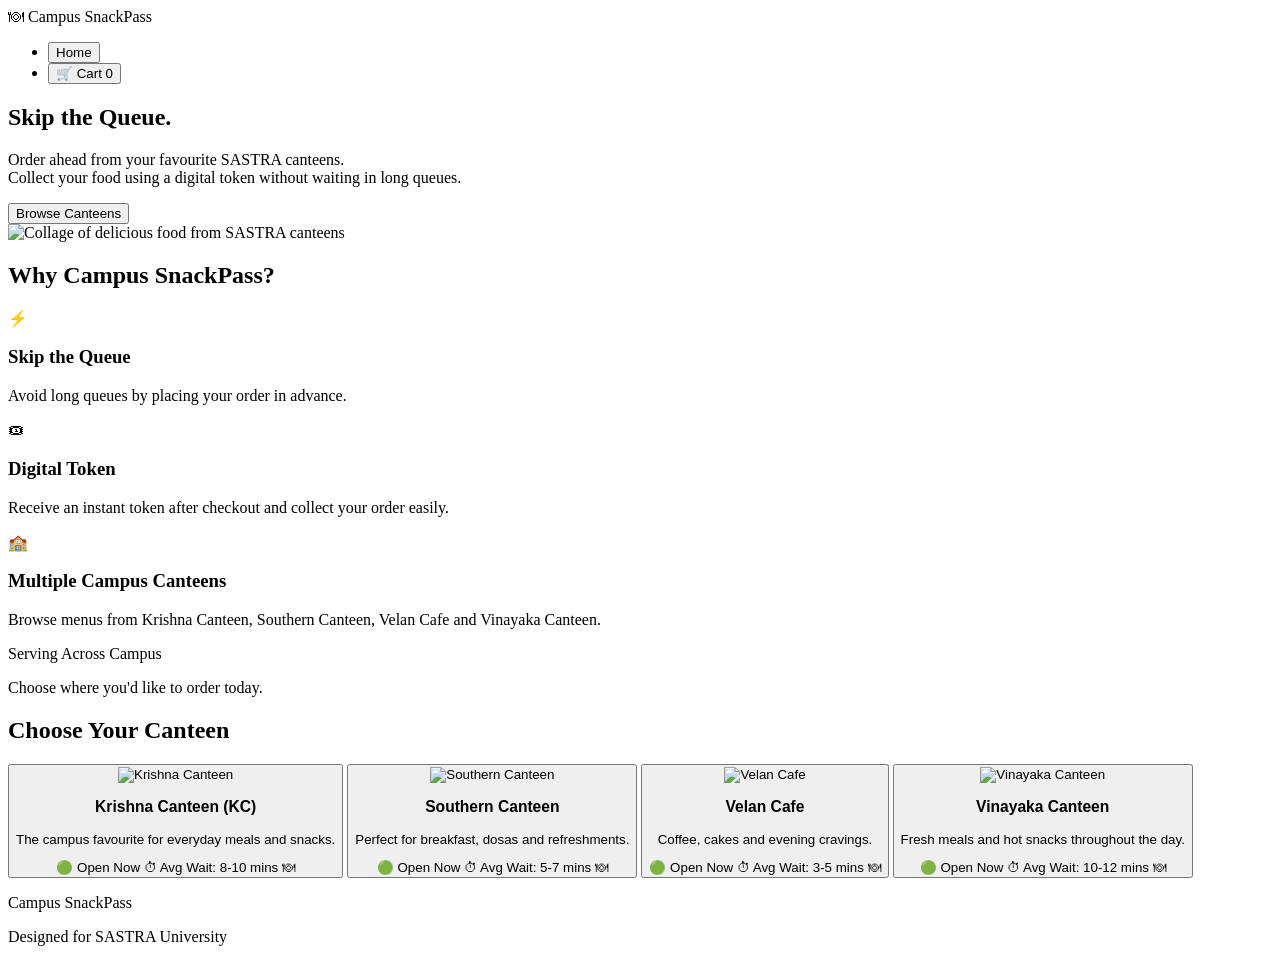
==== index.html @ 7cfc01f1 "Html file campussnack" ====
<!DOCTYPE html>
<html lang="en">
<head>
    <meta charset="UTF-8">
    <meta name="viewport" content="width=device-width, initial-scale=1.0">
    <title>Campus SnackPass | SASTRA University</title>
</head>
<body>

    <!-- Sticky Navigation Bar -->
    <header id="main-header" class="site-header">
        <nav class="navbar">
            <div class="navbar-brand">
                <span class="logo">🍽 Campus SnackPass</span>
            </div>
            <ul class="navbar-links">
                <li><button id="home-btn" class="nav-item">Home</button></li>
                <li>
                    <button id="cart-btn" class="nav-item cart-link">
                        <span class="cart-icon">🛒 Cart</span>
                        <span id="cart-count" class="cart-badge">0</span>
                    </button>
                </li>
            </ul>
        </nav>
    </header>

    <!-- Landing Page Wrapper for SPA State Management -->
    <div id="landing-page">
        <main id="main-content">
            
            <!-- Hero Section -->
            <section id="hero" class="hero-section">
                <div class="hero-layout">
                    <!-- Left Column -->
                    <div class="hero-content">
                        <h1 class="hero-title">Skip the Queue.</h1>
                        <p class="hero-subtitle">
                            Order ahead from your favourite SASTRA canteens. <br>
                            Collect your food using a digital token without waiting in long queues.
                        </p>
                        <button id="browse-canteens-btn" class="btn-primary">Browse Canteens</button>
                    </div>
                    
                    <!-- Right Column -->
                    <div class="hero-visual">
                        <img src="images/hero/hero-food-collage.jpg" alt="Collage of delicious food from SASTRA canteens" class="hero-image">
                    </div>
                </div>
            </section>

            <!-- Why Campus SnackPass Section -->
            <section id="features" class="features-section">
                <header class="section-header">
                    <h2 class="section-title">Why Campus SnackPass?</h2>
                </header>
                
                <div class="features-grid">
                    <!-- Feature 1 -->
                    <article class="feature-card">
                        <div class="feature-icon">⚡</div>
                        <h3 class="feature-heading">Skip the Queue</h3>
                        <p class="feature-description">Avoid long queues by placing your order in advance.</p>
                    </article>
                    
                    <!-- Feature 2 -->
                    <article class="feature-card">
                        <div class="feature-icon">🎟</div>
                        <h3 class="feature-heading">Digital Token</h3>
                        <p class="feature-description">Receive an instant token after checkout and collect your order easily.</p>
                    </article>
                    
                    <!-- Feature 3 -->
                    <article class="feature-card">
                        <div class="feature-icon">🏫</div>
                        <h3 class="feature-heading">Multiple Campus Canteens</h3>
                        <p class="feature-description">Browse menus from Krishna Canteen, Southern Canteen, Velan Cafe and Vinayaka Canteen.</p>
                    </article>
                </div>
            </section>

            <!-- Choose Your Canteen Section -->
            <section id="canteens" class="canteens-section">
                <header class="section-header">
                    <p class="section-intro">Serving Across Campus</p>
                    <p class="section-sub-intro">Choose where you'd like to order today.</p>
                    <h2 class="section-title">Choose Your Canteen</h2>
                </header>
                
                <div class="canteens-grid">
                    <!-- Krishna Canteen -->
                    <button class="canteen-card" data-canteen="kc">
                        <img src="images/canteens/kc.jpg" alt="Krishna Canteen" class="canteen-image">
                        <div class="canteen-details">
                            <header class="canteen-header">
                                <h3 class="canteen-name">Krishna Canteen (KC)</h3>
                            </header>
                            <p class="canteen-description">The campus favourite for everyday meals and snacks.</p>
                            <footer class="canteen-metadata">
                                <span class="badge badge-open">🟢 Open Now</span>
                                <span class="wait-time">⏱ Avg Wait: 8-10 mins</span>
                                <span class="menu-info">🍽 <span class="menu-item-count"></span></span>
                            </footer>
                        </div>
                    </button>

                    <!-- Southern Canteen -->
                    <button class="canteen-card" data-canteen="southern">
                        <img src="images/canteens/southern.jpg" alt="Southern Canteen" class="canteen-image">
                        <div class="canteen-details">
                            <header class="canteen-header">
                                <h3 class="canteen-name">Southern Canteen</h3>
                            </header>
                            <p class="canteen-description">Perfect for breakfast, dosas and refreshments.</p>
                            <footer class="canteen-metadata">
                                <span class="badge badge-open">🟢 Open Now</span>
                                <span class="wait-time">⏱ Avg Wait: 5-7 mins</span>
                                <span class="menu-info">🍽 <span class="menu-item-count"></span></span>
                            </footer>
                        </div>
                    </button>

                    <!-- Velan Cafe -->
                    <button class="canteen-card" data-canteen="velan">
                        <img src="images/canteens/velan.jpg" alt="Velan Cafe" class="canteen-image">
                        <div class="canteen-details">
                            <header class="canteen-header">
                                <h3 class="canteen-name">Velan Cafe</h3>
                            </header>
                            <p class="canteen-description">Coffee, cakes and evening cravings.</p>
                            <footer class="canteen-metadata">
                                <span class="badge badge-open">🟢 Open Now</span>
                                <span class="wait-time">⏱ Avg Wait: 3-5 mins</span>
                                <span class="menu-info">🍽 <span class="menu-item-count"></span></span>
                            </footer>
                        </div>
                    </button>

                    <!-- Vinayaka Canteen -->
                    <button class="canteen-card" data-canteen="vinayaka">
                        <img src="images/canteens/vinayaka.jpg" alt="Vinayaka Canteen" class="canteen-image">
                        <div class="canteen-details">
                            <header class="canteen-header">
                                <h3 class="canteen-name">Vinayaka Canteen</h3>
                            </header>
                            <p class="canteen-description">Fresh meals and hot snacks throughout the day.</p>
                            <footer class="canteen-metadata">
                                <span class="badge badge-open">🟢 Open Now</span>
                                <span class="wait-time">⏱ Avg Wait: 10-12 mins</span>
                                <span class="menu-info">🍽 <span class="menu-item-count"></span></span>
                            </footer>
                        </div>
                    </button>
                </div>
            </section>

        </main>

        <!-- Footer Section -->
        <footer id="main-footer" class="site-footer">
            <div class="footer-container">
                <p>Campus SnackPass</p>
                <p>Designed for SASTRA University</p>
            </div>
        </footer>
    </div>

</body>
</html>
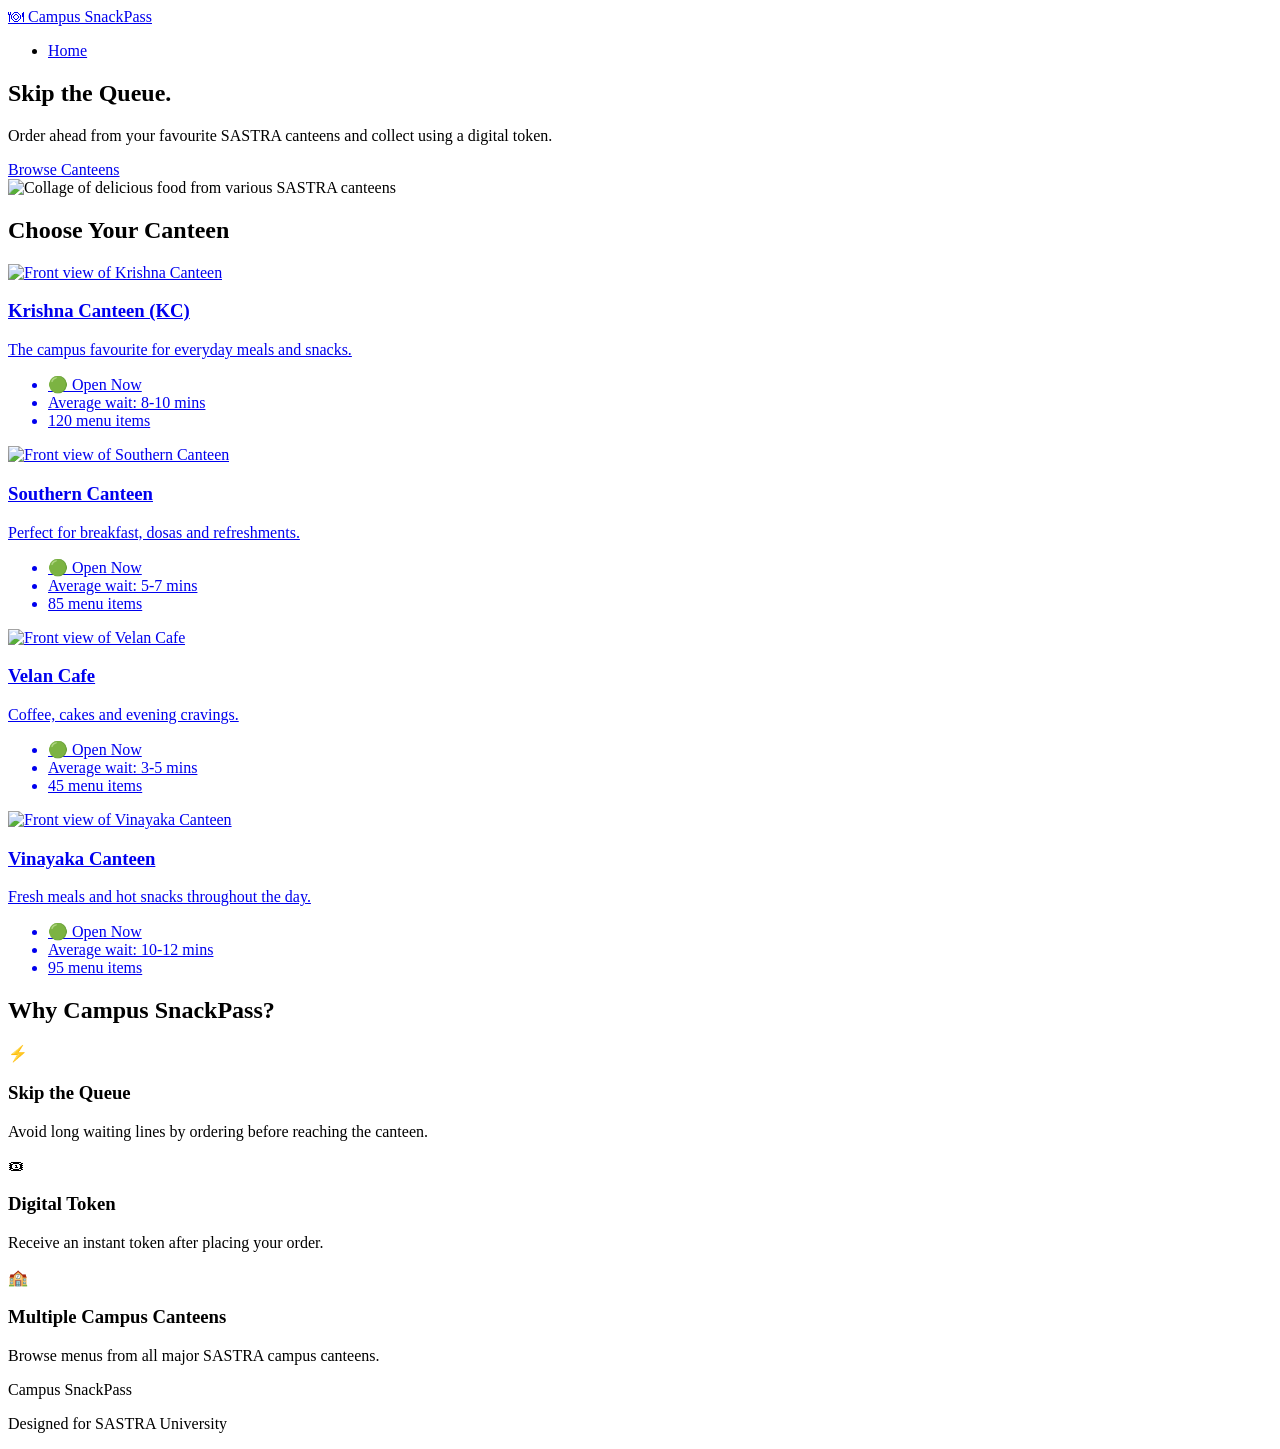
==== commit 4e035bad: "Refactored home page and made menu html" ====
--- a/index.html
+++ b/index.html
@@ -4,166 +4,130 @@
     <meta charset="UTF-8">
     <meta name="viewport" content="width=device-width, initial-scale=1.0">
     <title>Campus SnackPass | SASTRA University</title>
+    <meta name="description" content="Order ahead from your favourite SASTRA canteens and skip the queue with Campus SnackPass.">
 </head>
 <body>
 
-    <!-- Sticky Navigation Bar -->
-    <header id="main-header" class="site-header">
-        <nav class="navbar">
-            <div class="navbar-brand">
-                <span class="logo">🍽 Campus SnackPass</span>
+    <header>
+        <nav aria-label="Main Navigation">
+            <div>
+                <a href="index.html" aria-label="Campus SnackPass Home">
+                    <span>🍽 Campus SnackPass</span>
+                </a>
             </div>
-            <ul class="navbar-links">
-                <li><button id="home-btn" class="nav-item">Home</button></li>
+            <ul>
                 <li>
-                    <button id="cart-btn" class="nav-item cart-link">
-                        <span class="cart-icon">🛒 Cart</span>
-                        <span id="cart-count" class="cart-badge">0</span>
-                    </button>
+                    <a href="index.html">Home</a>
                 </li>
             </ul>
         </nav>
     </header>
 
-    <!-- Landing Page Wrapper for SPA State Management -->
-    <div id="landing-page">
-        <main id="main-content">
+    <main>
+        
+        <section id="hero" aria-labelledby="hero-heading">
+            <div>
+                <h1 id="hero-heading">Skip the Queue.</h1>
+                <p>Order ahead from your favourite SASTRA canteens and collect using a digital token.</p>
+                <a href="#canteens">Browse Canteens</a>
+            </div>
+            <div>
+                <img src="images/hero/hero-food-collage.jpg" alt="Collage of delicious food from various SASTRA canteens">
+            </div>
+        </section>
+
+        <section id="canteens" aria-labelledby="canteens-heading">
+            <h2 id="canteens-heading">Choose Your Canteen</h2>
             
-            <!-- Hero Section -->
-            <section id="hero" class="hero-section">
-                <div class="hero-layout">
-                    <!-- Left Column -->
-                    <div class="hero-content">
-                        <h1 class="hero-title">Skip the Queue.</h1>
-                        <p class="hero-subtitle">
-                            Order ahead from your favourite SASTRA canteens. <br>
-                            Collect your food using a digital token without waiting in long queues.
-                        </p>
-                        <button id="browse-canteens-btn" class="btn-primary">Browse Canteens</button>
-                    </div>
-                    
-                    <!-- Right Column -->
-                    <div class="hero-visual">
-                        <img src="images/hero/hero-food-collage.jpg" alt="Collage of delicious food from SASTRA canteens" class="hero-image">
-                    </div>
-                </div>
-            </section>
+            <div>
+                <!-- Krishna Canteen -->
+                <a href="menu.html?canteen=kc" aria-labelledby="kc-name">
+                    <img src="images/canteens/kc.jpg" alt="Front view of Krishna Canteen">
+                    <article>
+                        <h3 id="kc-name">Krishna Canteen (KC)</h3>
+                        <p>The campus favourite for everyday meals and snacks.</p>
+                        <ul>
+                            <li><span aria-hidden="true">🟢</span> Open Now</li>
+                            <li>Average wait: 8-10 mins</li>
+                            <li>120 menu items</li>
+                        </ul>
+                    </article>
+                </a>
 
-            <!-- Why Campus SnackPass Section -->
-            <section id="features" class="features-section">
-                <header class="section-header">
-                    <h2 class="section-title">Why Campus SnackPass?</h2>
-                </header>
+                <!-- Southern Canteen -->
+                <a href="menu.html?canteen=southern" aria-labelledby="southern-name">
+                    <img src="images/canteens/southern.jpg" alt="Front view of Southern Canteen">
+                    <article>
+                        <h3 id="southern-name">Southern Canteen</h3>
+                        <p>Perfect for breakfast, dosas and refreshments.</p>
+                        <ul>
+                            <li><span aria-hidden="true">🟢</span> Open Now</li>
+                            <li>Average wait: 5-7 mins</li>
+                            <li>85 menu items</li>
+                        </ul>
+                    </article>
+                </a>
+
+                <!-- Velan Cafe -->
+                <a href="menu.html?canteen=velan" aria-labelledby="velan-name">
+                    <img src="images/canteens/velan.jpg" alt="Front view of Velan Cafe">
+                    <article>
+                        <h3 id="velan-name">Velan Cafe</h3>
+                        <p>Coffee, cakes and evening cravings.</p>
+                        <ul>
+                            <li><span aria-hidden="true">🟢</span> Open Now</li>
+                            <li>Average wait: 3-5 mins</li>
+                            <li>45 menu items</li>
+                        </ul>
+                    </article>
+                </a>
+
+                <!-- Vinayaka Canteen -->
+                <a href="menu.html?canteen=vinayaka" aria-labelledby="vinayaka-name">
+                    <img src="images/canteens/vinayaka.jpg" alt="Front view of Vinayaka Canteen">
+                    <article>
+                        <h3 id="vinayaka-name">Vinayaka Canteen</h3>
+                        <p>Fresh meals and hot snacks throughout the day.</p>
+                        <ul>
+                            <li><span aria-hidden="true">🟢</span> Open Now</li>
+                            <li>Average wait: 10-12 mins</li>
+                            <li>95 menu items</li>
+                        </ul>
+                    </article>
+                </a>
+            </div>
+        </section>
+
+        <section id="features" aria-labelledby="features-heading">
+            <h2 id="features-heading">Why Campus SnackPass?</h2>
+            
+            <div>
+                <article>
+                    <span aria-hidden="true">⚡</span>
+                    <h3>Skip the Queue</h3>
+                    <p>Avoid long waiting lines by ordering before reaching the canteen.</p>
+                </article>
                 
-                <div class="features-grid">
-                    <!-- Feature 1 -->
-                    <article class="feature-card">
-                        <div class="feature-icon">⚡</div>
-                        <h3 class="feature-heading">Skip the Queue</h3>
-                        <p class="feature-description">Avoid long queues by placing your order in advance.</p>
-                    </article>
-                    
-                    <!-- Feature 2 -->
-                    <article class="feature-card">
-                        <div class="feature-icon">🎟</div>
-                        <h3 class="feature-heading">Digital Token</h3>
-                        <p class="feature-description">Receive an instant token after checkout and collect your order easily.</p>
-                    </article>
-                    
-                    <!-- Feature 3 -->
-                    <article class="feature-card">
-                        <div class="feature-icon">🏫</div>
-                        <h3 class="feature-heading">Multiple Campus Canteens</h3>
-                        <p class="feature-description">Browse menus from Krishna Canteen, Southern Canteen, Velan Cafe and Vinayaka Canteen.</p>
-                    </article>
-                </div>
-            </section>
+                <article>
+                    <span aria-hidden="true">🎟</span>
+                    <h3>Digital Token</h3>
+                    <p>Receive an instant token after placing your order.</p>
+                </article>
+                
+                <article>
+                    <span aria-hidden="true">🏫</span>
+                    <h3>Multiple Campus Canteens</h3>
+                    <p>Browse menus from all major SASTRA campus canteens.</p>
+                </article>
+            </div>
+        </section>
 
-            <!-- Choose Your Canteen Section -->
-            <section id="canteens" class="canteens-section">
-                <header class="section-header">
-                    <p class="section-intro">Serving Across Campus</p>
-                    <p class="section-sub-intro">Choose where you'd like to order today.</p>
-                    <h2 class="section-title">Choose Your Canteen</h2>
-                </header>
-                
-                <div class="canteens-grid">
-                    <!-- Krishna Canteen -->
-                    <button class="canteen-card" data-canteen="kc">
-                        <img src="images/canteens/kc.jpg" alt="Krishna Canteen" class="canteen-image">
-                        <div class="canteen-details">
-                            <header class="canteen-header">
-                                <h3 class="canteen-name">Krishna Canteen (KC)</h3>
-                            </header>
-                            <p class="canteen-description">The campus favourite for everyday meals and snacks.</p>
-                            <footer class="canteen-metadata">
-                                <span class="badge badge-open">🟢 Open Now</span>
-                                <span class="wait-time">⏱ Avg Wait: 8-10 mins</span>
-                                <span class="menu-info">🍽 <span class="menu-item-count"></span></span>
-                            </footer>
-                        </div>
-                    </button>
+    </main>
 
-                    <!-- Southern Canteen -->
-                    <button class="canteen-card" data-canteen="southern">
-                        <img src="images/canteens/southern.jpg" alt="Southern Canteen" class="canteen-image">
-                        <div class="canteen-details">
-                            <header class="canteen-header">
-                                <h3 class="canteen-name">Southern Canteen</h3>
-                            </header>
-                            <p class="canteen-description">Perfect for breakfast, dosas and refreshments.</p>
-                            <footer class="canteen-metadata">
-                                <span class="badge badge-open">🟢 Open Now</span>
-                                <span class="wait-time">⏱ Avg Wait: 5-7 mins</span>
-                                <span class="menu-info">🍽 <span class="menu-item-count"></span></span>
-                            </footer>
-                        </div>
-                    </button>
-
-                    <!-- Velan Cafe -->
-                    <button class="canteen-card" data-canteen="velan">
-                        <img src="images/canteens/velan.jpg" alt="Velan Cafe" class="canteen-image">
-                        <div class="canteen-details">
-                            <header class="canteen-header">
-                                <h3 class="canteen-name">Velan Cafe</h3>
-                            </header>
-                            <p class="canteen-description">Coffee, cakes and evening cravings.</p>
-                            <footer class="canteen-metadata">
-                                <span class="badge badge-open">🟢 Open Now</span>
-                                <span class="wait-time">⏱ Avg Wait: 3-5 mins</span>
-                                <span class="menu-info">🍽 <span class="menu-item-count"></span></span>
-                            </footer>
-                        </div>
-                    </button>
-
-                    <!-- Vinayaka Canteen -->
-                    <button class="canteen-card" data-canteen="vinayaka">
-                        <img src="images/canteens/vinayaka.jpg" alt="Vinayaka Canteen" class="canteen-image">
-                        <div class="canteen-details">
-                            <header class="canteen-header">
-                                <h3 class="canteen-name">Vinayaka Canteen</h3>
-                            </header>
-                            <p class="canteen-description">Fresh meals and hot snacks throughout the day.</p>
-                            <footer class="canteen-metadata">
-                                <span class="badge badge-open">🟢 Open Now</span>
-                                <span class="wait-time">⏱ Avg Wait: 10-12 mins</span>
-                                <span class="menu-info">🍽 <span class="menu-item-count"></span></span>
-                            </footer>
-                        </div>
-                    </button>
-                </div>
-            </section>
-
-        </main>
-
-        <!-- Footer Section -->
-        <footer id="main-footer" class="site-footer">
-            <div class="footer-container">
-                <p>Campus SnackPass</p>
-                <p>Designed for SASTRA University</p>
-            </div>
-        </footer>
-    </div>
+    <footer>
+        <p>Campus SnackPass</p>
+        <p>Designed for SASTRA University</p>
+    </footer>
 
 </body>
 </html>
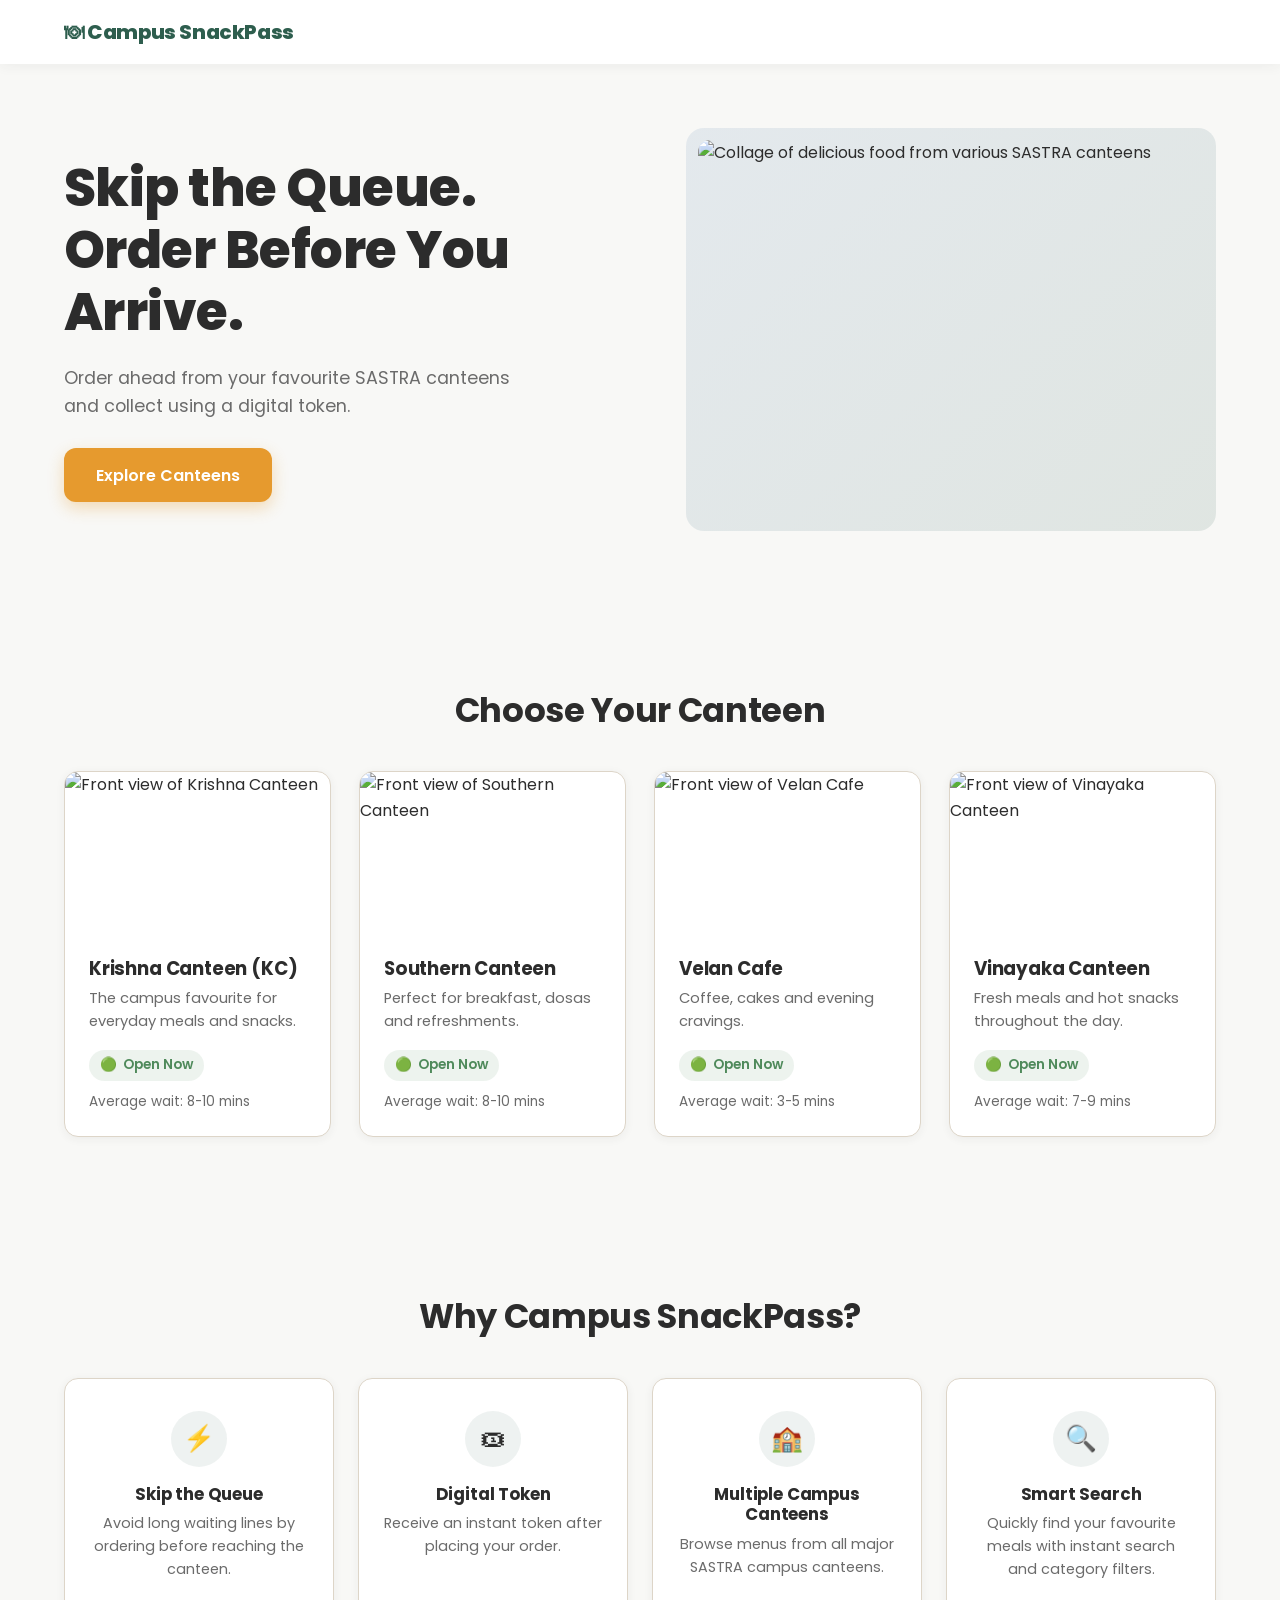
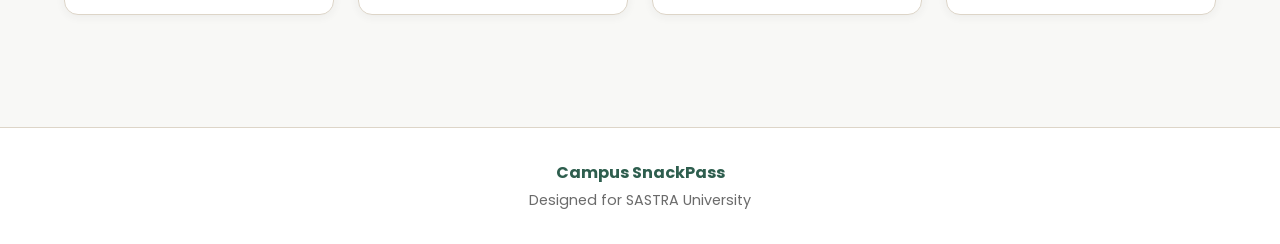
==== commit e7adf97c: "Added styling for home page" ====
--- a/index.html
+++ b/index.html
@@ -5,6 +5,7 @@
     <meta name="viewport" content="width=device-width, initial-scale=1.0">
     <title>Campus SnackPass | SASTRA University</title>
     <meta name="description" content="Order ahead from your favourite SASTRA canteens and skip the queue with Campus SnackPass.">
+    <link rel="stylesheet" href="style.css">
 </head>
 <body>
 
@@ -15,11 +16,6 @@
                     <span>🍽 Campus SnackPass</span>
                 </a>
             </div>
-            <ul>
-                <li>
-                    <a href="index.html">Home</a>
-                </li>
-            </ul>
         </nav>
     </header>
 
@@ -27,9 +23,9 @@
         
         <section id="hero" aria-labelledby="hero-heading">
             <div>
-                <h1 id="hero-heading">Skip the Queue.</h1>
+                <h1 id="hero-heading">Skip the Queue.<br>Order Before You Arrive.</h1>
                 <p>Order ahead from your favourite SASTRA canteens and collect using a digital token.</p>
-                <a href="#canteens">Browse Canteens</a>
+                <a href="#canteens">Explore Canteens</a>
             </div>
             <div>
                 <img src="images/hero/hero-food-collage.jpg" alt="Collage of delicious food from various SASTRA canteens">
@@ -49,7 +45,6 @@
                         <ul>
                             <li><span aria-hidden="true">🟢</span> Open Now</li>
                             <li>Average wait: 8-10 mins</li>
-                            <li>120 menu items</li>
                         </ul>
                     </article>
                 </a>
@@ -62,8 +57,7 @@
                         <p>Perfect for breakfast, dosas and refreshments.</p>
                         <ul>
                             <li><span aria-hidden="true">🟢</span> Open Now</li>
-                            <li>Average wait: 5-7 mins</li>
-                            <li>85 menu items</li>
+                            <li>Average wait: 8-10 mins</li>
                         </ul>
                     </article>
                 </a>
@@ -77,7 +71,6 @@
                         <ul>
                             <li><span aria-hidden="true">🟢</span> Open Now</li>
                             <li>Average wait: 3-5 mins</li>
-                            <li>45 menu items</li>
                         </ul>
                     </article>
                 </a>
@@ -90,8 +83,7 @@
                         <p>Fresh meals and hot snacks throughout the day.</p>
                         <ul>
                             <li><span aria-hidden="true">🟢</span> Open Now</li>
-                            <li>Average wait: 10-12 mins</li>
-                            <li>95 menu items</li>
+                            <li>Average wait: 7-9 mins</li>
                         </ul>
                     </article>
                 </a>
@@ -119,6 +111,17 @@
                     <h3>Multiple Campus Canteens</h3>
                     <p>Browse menus from all major SASTRA campus canteens.</p>
                 </article>
+
+                <article>
+
+                    <span aria-hidden="true">🔍</span>
+                    <h3>Smart Search</h3>
+                    <p>
+                        Quickly find your favourite meals with instant search and category filters.
+                    </p>
+
+                </article>
+
             </div>
         </section>
 
--- a/style.css
+++ b/style.css
@@ -0,0 +1,458 @@
+/* ============================================
+   Campus SnackPass — Stylesheet
+   SASTRA University | Modern Campus Ordering
+   ============================================ */
+
+@import url('https://fonts.googleapis.com/css2?family=Poppins:wght@400;500;600;700;800&display=swap');
+
+/* ---------- Design Tokens ---------- */
+:root {
+    --color-primary: #2E5E4E;
+    --color-primary-hover: #23493D;
+    --color-accent-blue: #4F7CAC;
+    --color-cta: #E69A2E;
+    --color-cta-hover: #CE8623;
+    --color-bg: #F8F8F6;
+    --color-card: #FFFFFF;
+    --color-text-primary: #2C2C2C;
+    --color-text-secondary: #6B6B6B;
+    --color-border: #DDD5C8;
+    --color-success: #4F8A5B;
+
+    --radius-sm: 12px;
+    --radius-md: 14px;
+    --radius-lg: 18px;
+
+    --shadow-soft: 0 2px 10px rgba(44, 44, 44, 0.06);
+    --shadow-medium: 0 8px 24px rgba(44, 44, 44, 0.10);
+    --shadow-nav: 0 2px 12px rgba(44, 44, 44, 0.06);
+
+    --transition-fast: 0.18s ease;
+    --transition-base: 0.28s cubic-bezier(0.4, 0, 0.2, 1);
+
+    --max-width: 1200px;
+}
+
+/* ---------- Reset ---------- */
+*,
+*::before,
+*::after {
+    box-sizing: border-box;
+    margin: 0;
+    padding: 0;
+}
+
+html {
+    scroll-behavior: smooth;
+    -webkit-text-size-adjust: 100%;
+}
+
+body {
+    font-family: 'Poppins', -apple-system, BlinkMacSystemFont, 'Segoe UI', sans-serif;
+    background-color: var(--color-bg);
+    color: var(--color-text-primary);
+    line-height: 1.6;
+    -webkit-font-smoothing: antialiased;
+    -moz-osx-font-smoothing: grayscale;
+}
+
+img {
+    max-width: 100%;
+    display: block;
+}
+
+ul {
+    list-style: none;
+}
+
+a {
+    text-decoration: none;
+    color: inherit;
+}
+
+h1, h2, h3 {
+    font-weight: 700;
+    line-height: 1.2;
+    letter-spacing: -0.01em;
+    color: var(--color-text-primary);
+}
+
+/* Respect reduced motion preference */
+@media (prefers-reduced-motion: reduce) {
+    *, *::before, *::after {
+        animation-duration: 0.01ms !important;
+        animation-iteration-count: 1 !important;
+        transition-duration: 0.01ms !important;
+        scroll-behavior: auto !important;
+    }
+}
+
+/* Consistent focus styling for accessibility */
+a:focus-visible {
+    outline: 2px solid var(--color-accent-blue);
+    outline-offset: 3px;
+    border-radius: 4px;
+}
+
+/* ============================================
+   HEADER / NAVBAR
+   ============================================ */
+header {
+    position: sticky;
+    top: 0;
+    z-index: 100;
+    background-color: #FFFFFF;
+    box-shadow: var(--shadow-nav);
+}
+
+header nav {
+    max-width: var(--max-width);
+    margin: 0 auto;
+    display: flex;
+    align-items: center;
+    justify-content: space-between;
+    padding: 1rem 1.5rem;
+}
+
+header nav > div:first-child a {
+    display: inline-flex;
+    align-items: center;
+    font-size: 1.25rem;
+    font-weight: 800;
+    color: var(--color-primary);
+    letter-spacing: -0.02em;
+    transition: color var(--transition-fast);
+}
+
+header nav > div:first-child a:hover {
+    color: var(--color-primary-hover);
+}
+
+header nav ul {
+    display: flex;
+    align-items: center;
+    gap: 2rem;
+}
+
+header nav ul li a {
+    font-weight: 500;
+    font-size: 0.95rem;
+    color: var(--color-text-primary);
+    position: relative;
+    padding: 0.25rem 0;
+    transition: color var(--transition-fast);
+}
+
+header nav ul li a:hover {
+    color: var(--color-primary);
+}
+
+header nav ul li a::after {
+    content: '';
+    position: absolute;
+    left: 0;
+    bottom: -2px;
+    width: 0;
+    height: 2px;
+    background-color: var(--color-cta);
+    transition: width var(--transition-base);
+}
+
+header nav ul li a:hover::after {
+    width: 100%;
+}
+
+/* ============================================
+   MAIN / SECTION WRAPPERS
+   ============================================ */
+main {
+    max-width: var(--max-width);
+    margin: 0 auto;
+    padding: 0 1.5rem;
+}
+
+section {
+    padding: 4rem 0;
+}
+
+section h2 {
+    font-size: 1.85rem;
+    text-align: center;
+    margin-bottom: 2.5rem;
+}
+
+/* ============================================
+   HERO SECTION
+   ============================================ */
+#hero {
+    display: grid;
+    grid-template-columns: 1fr;
+    gap: 2.5rem;
+    align-items: center;
+    padding-top: 3rem;
+    padding-bottom: 4rem;
+}
+
+#hero > div:first-child {
+    display: flex;
+    flex-direction: column;
+    align-items: flex-start;
+    gap: 1.25rem;
+    text-align: left;
+}
+
+#hero h1 {
+    font-size: 2.25rem;
+    font-weight: 800;
+    color: var(--color-text-primary);
+}
+
+#hero p {
+    font-size: 1.05rem;
+    color: var(--color-text-secondary);
+    max-width: 42ch;
+}
+
+#hero > div:first-child > a {
+    display: inline-block;
+    background-color: var(--color-cta);
+    color: #FFFFFF;
+    font-weight: 600;
+    font-size: 1rem;
+    padding: 0.9rem 2rem;
+    border-radius: var(--radius-sm);
+    box-shadow: 0 6px 16px rgba(230, 154, 46, 0.32);
+    transition: background-color var(--transition-fast),
+                transform var(--transition-fast),
+                box-shadow var(--transition-fast);
+    margin-top: 0.5rem;
+}
+
+#hero > div:first-child > a:hover {
+    background-color: var(--color-cta-hover);
+    transform: translateY(-2px) scale(1.02);
+    box-shadow: 0 10px 22px rgba(230, 154, 46, 0.4);
+}
+
+#hero > div:first-child > a:active {
+    transform: translateY(0) scale(0.99);
+}
+
+#hero > div:last-child {
+    position: relative;
+    border-radius: var(--radius-lg);
+    overflow: hidden;
+    background: linear-gradient(135deg, rgba(79, 124, 172, 0.12), rgba(46, 94, 78, 0.12));
+    padding: 0.75rem;
+}
+
+#hero > div:last-child img {
+    width: 100%;
+    height: 100%;
+    object-fit: cover;
+    border-radius: calc(var(--radius-lg) - 6px);
+    aspect-ratio: 4 / 3;
+}
+
+/* ============================================
+   CANTEENS SECTION
+   ============================================ */
+#canteens > div {
+    display: grid;
+    grid-template-columns: 1fr;
+    gap: 1.75rem;
+}
+
+#canteens > div > a {
+    background-color: var(--color-card);
+    border: 1px solid var(--color-border);
+    border-radius: var(--radius-md);
+    overflow: hidden;
+    display: block;
+    box-shadow: var(--shadow-soft);
+    transition: transform var(--transition-base),
+                box-shadow var(--transition-base),
+                border-color var(--transition-base);
+}
+
+#canteens > div > a:hover {
+    transform: translateY(-6px);
+    box-shadow: var(--shadow-medium);
+    border-color: var(--color-primary);
+}
+
+#canteens > div > a img {
+    width: 100%;
+    aspect-ratio: 16 / 10;
+    object-fit: cover;
+}
+
+#canteens article {
+    padding: 1.25rem 1.5rem 1.5rem;
+}
+
+#canteens article h3 {
+    font-size: 1.15rem;
+    margin-bottom: 0.4rem;
+}
+
+#canteens article > p {
+    font-size: 0.92rem;
+    color: var(--color-text-secondary);
+    margin-bottom: 1rem;
+}
+
+#canteens article ul {
+    display: flex;
+    flex-wrap: wrap;
+    align-items: center;
+    gap: 0.6rem;
+}
+
+#canteens article ul li {
+    font-size: 0.85rem;
+    color: var(--color-text-secondary);
+}
+
+/* "Open Now" badge — first list item */
+#canteens article ul li:first-child {
+    display: inline-flex;
+    align-items: center;
+    gap: 0.35rem;
+    background-color: rgba(79, 138, 91, 0.1);
+    color: var(--color-success);
+    font-weight: 600;
+    padding: 0.3rem 0.7rem;
+    border-radius: 999px;
+}
+
+/* Divider dot between remaining list items */
+#canteens article ul li:not(:first-child):not(:last-child)::after {
+    content: '•';
+    margin-left: 0.6rem;
+    color: var(--color-border);
+}
+
+/* ============================================
+   FEATURES SECTION
+   ============================================ */
+#features > div {
+    display: grid;
+    grid-template-columns: 1fr;
+    gap: 1.5rem;
+}
+
+#features article {
+    background-color: var(--color-card);
+    border: 1px solid var(--color-border);
+    border-radius: var(--radius-md);
+    padding: 2rem 1.5rem;
+    text-align: center;
+    box-shadow: var(--shadow-soft);
+    transition: transform var(--transition-base),
+                box-shadow var(--transition-base),
+                border-color var(--transition-base);
+}
+
+#features article:hover {
+    transform: translateY(-6px);
+    box-shadow: var(--shadow-medium);
+    border-color: var(--color-primary);
+}
+
+#features article span {
+    display: inline-flex;
+    align-items: center;
+    justify-content: center;
+    width: 56px;
+    height: 56px;
+    font-size: 1.6rem;
+    background-color: rgba(46, 94, 78, 0.08);
+    border-radius: 50%;
+    margin-bottom: 1.1rem;
+}
+
+#features article h3 {
+    font-size: 1.05rem;
+    margin-bottom: 0.5rem;
+}
+
+#features article p {
+    font-size: 0.9rem;
+    color: var(--color-text-secondary);
+}
+
+/* ============================================
+   FOOTER
+   ============================================ */
+footer {
+    border-top: 1px solid var(--color-border);
+    background-color: var(--color-card);
+    text-align: center;
+    padding: 2rem 1.5rem;
+    margin-top: 2rem;
+}
+
+footer p {
+    font-size: 0.9rem;
+    color: var(--color-text-secondary);
+}
+
+footer p:first-child {
+    font-weight: 700;
+    color: var(--color-primary);
+    margin-bottom: 0.25rem;
+    font-size: 1rem;
+}
+
+/* ============================================
+   RESPONSIVE — TABLET (≥768px)
+   ============================================ */
+@media (min-width: 768px) {
+    section {
+        padding: 5rem 0;
+    }
+
+    #hero {
+        grid-template-columns: 1.1fr 1fr;
+        padding-top: 4rem;
+        padding-bottom: 5rem;
+    }
+
+    #hero h1 {
+        font-size: 2.75rem;
+    }
+
+    #canteens > div {
+        grid-template-columns: repeat(2, 1fr);
+    }
+
+    #features > div {
+        grid-template-columns: repeat(2, 1fr);
+    }
+
+    section h2 {
+        font-size: 2.1rem;
+    }
+}
+
+/* ============================================
+   RESPONSIVE — DESKTOP (≥1024px)
+   ============================================ */
+@media (min-width: 1024px) {
+    #hero h1 {
+        font-size: 3.25rem;
+    }
+
+    #hero p {
+        font-size: 1.1rem;
+    }
+
+    #canteens > div {
+        grid-template-columns: repeat(4, 1fr);
+    }
+
+    #features > div {
+        grid-template-columns: repeat(4, 1fr);
+    }
+}
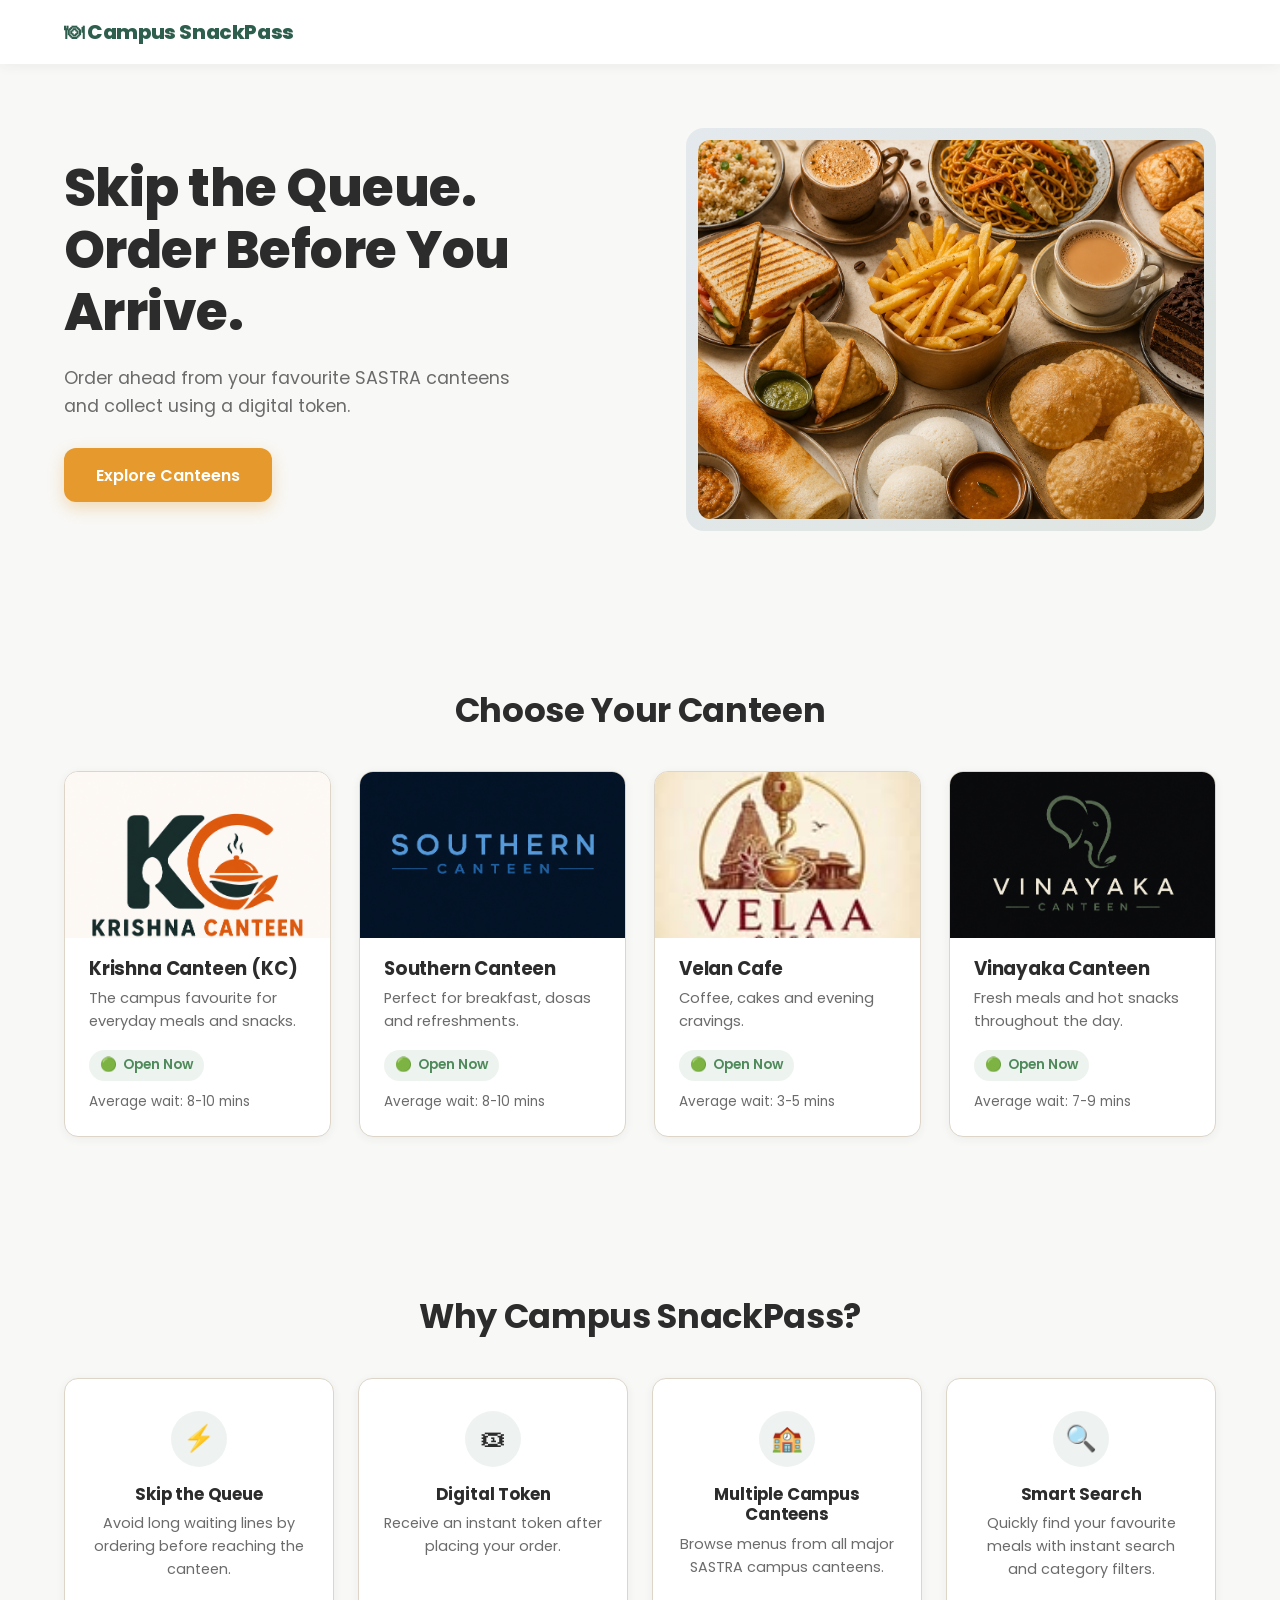
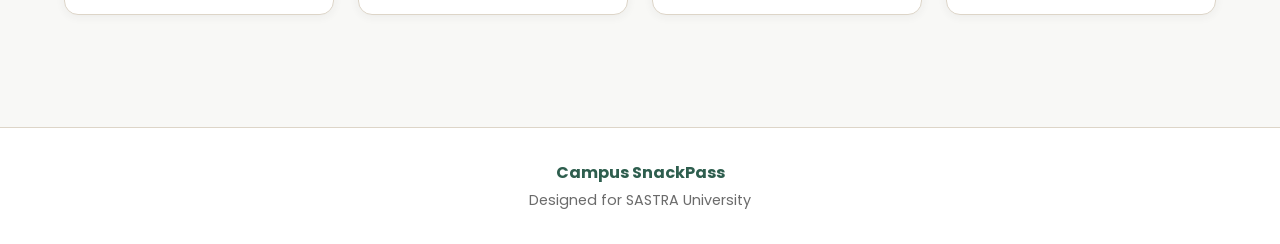
==== commit 073850e6: "Added main images and getting ready for deploying" ====
--- a/index.html
+++ b/index.html
@@ -28,7 +28,7 @@
                 <a href="#canteens">Explore Canteens</a>
             </div>
             <div>
-                <img src="images/hero/hero-food-collage.jpg" alt="Collage of delicious food from various SASTRA canteens">
+                <img src="images/hero.png" alt="Collage of delicious food from various SASTRA canteens">
             </div>
         </section>
 
@@ -38,7 +38,7 @@
             <div>
                 <!-- Krishna Canteen -->
                 <a href="menu.html?canteen=kc" aria-labelledby="kc-name">
-                    <img src="images/canteens/kc.jpg" alt="Front view of Krishna Canteen">
+                    <img src="./images/canteen/kc.png" alt="Front view of Krishna Canteen">
                     <article>
                         <h3 id="kc-name">Krishna Canteen (KC)</h3>
                         <p>The campus favourite for everyday meals and snacks.</p>
@@ -51,7 +51,7 @@
 
                 <!-- Southern Canteen -->
                 <a href="menu.html?canteen=southern" aria-labelledby="southern-name">
-                    <img src="images/canteens/southern.jpg" alt="Front view of Southern Canteen">
+                    <img src="./images/canteen/southern.png" alt="Front view of Southern Canteen">
                     <article>
                         <h3 id="southern-name">Southern Canteen</h3>
                         <p>Perfect for breakfast, dosas and refreshments.</p>
@@ -64,7 +64,7 @@
 
                 <!-- Velan Cafe -->
                 <a href="menu.html?canteen=velan" aria-labelledby="velan-name">
-                    <img src="images/canteens/velan.jpg" alt="Front view of Velan Cafe">
+                    <img src="./images/canteen/velan.jpg" alt="Front view of Velan Cafe">
                     <article>
                         <h3 id="velan-name">Velan Cafe</h3>
                         <p>Coffee, cakes and evening cravings.</p>
@@ -77,7 +77,7 @@
 
                 <!-- Vinayaka Canteen -->
                 <a href="menu.html?canteen=vinayaka" aria-labelledby="vinayaka-name">
-                    <img src="images/canteens/vinayaka.jpg" alt="Front view of Vinayaka Canteen">
+                    <img src="./images/canteen/vinayaka.png" alt="Front view of Vinayaka Canteen">
                     <article>
                         <h3 id="vinayaka-name">Vinayaka Canteen</h3>
                         <p>Fresh meals and hot snacks throughout the day.</p>
--- a/style.css
+++ b/style.css
@@ -1,8 +1,3 @@
-/* ============================================
-   Campus SnackPass — Stylesheet
-   SASTRA University | Modern Campus Ordering
-   ============================================ */
-
 @import url('https://fonts.googleapis.com/css2?family=Poppins:wght@400;500;600;700;800&display=swap');
 
 /* ---------- Design Tokens ---------- */
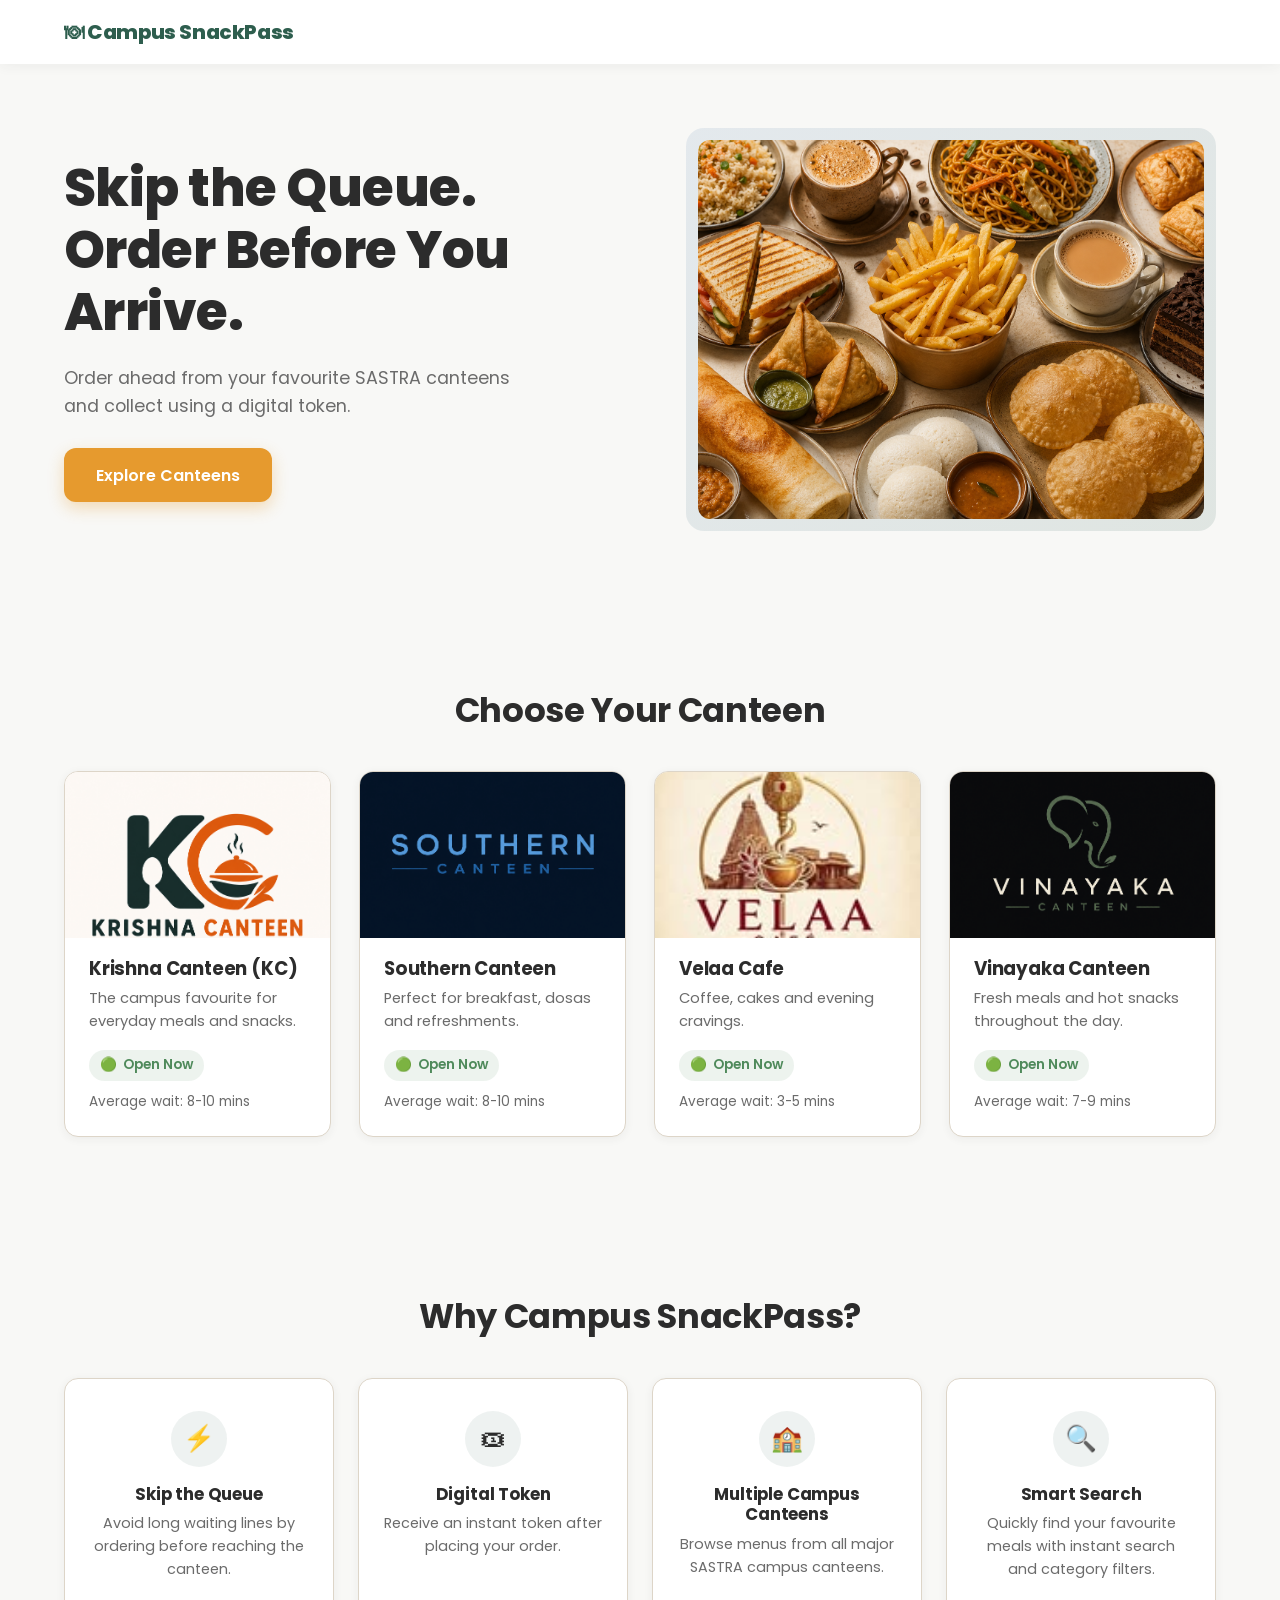
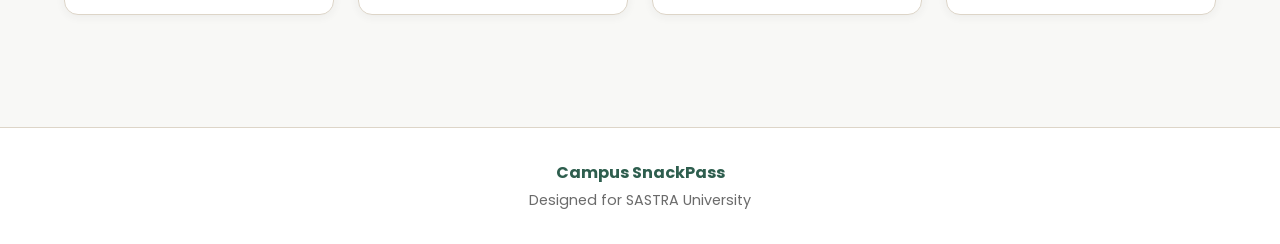
==== commit c7a41ec9: "Renamed velan cafe to velaa cafe" ====
--- a/index.html
+++ b/index.html
@@ -66,7 +66,7 @@
                 <a href="menu.html?canteen=velan" aria-labelledby="velan-name">
                     <img src="./images/canteen/velan.jpg" alt="Front view of Velan Cafe">
                     <article>
-                        <h3 id="velan-name">Velan Cafe</h3>
+                        <h3 id="velan-name">Velaa Cafe</h3>
                         <p>Coffee, cakes and evening cravings.</p>
                         <ul>
                             <li><span aria-hidden="true">🟢</span> Open Now</li>
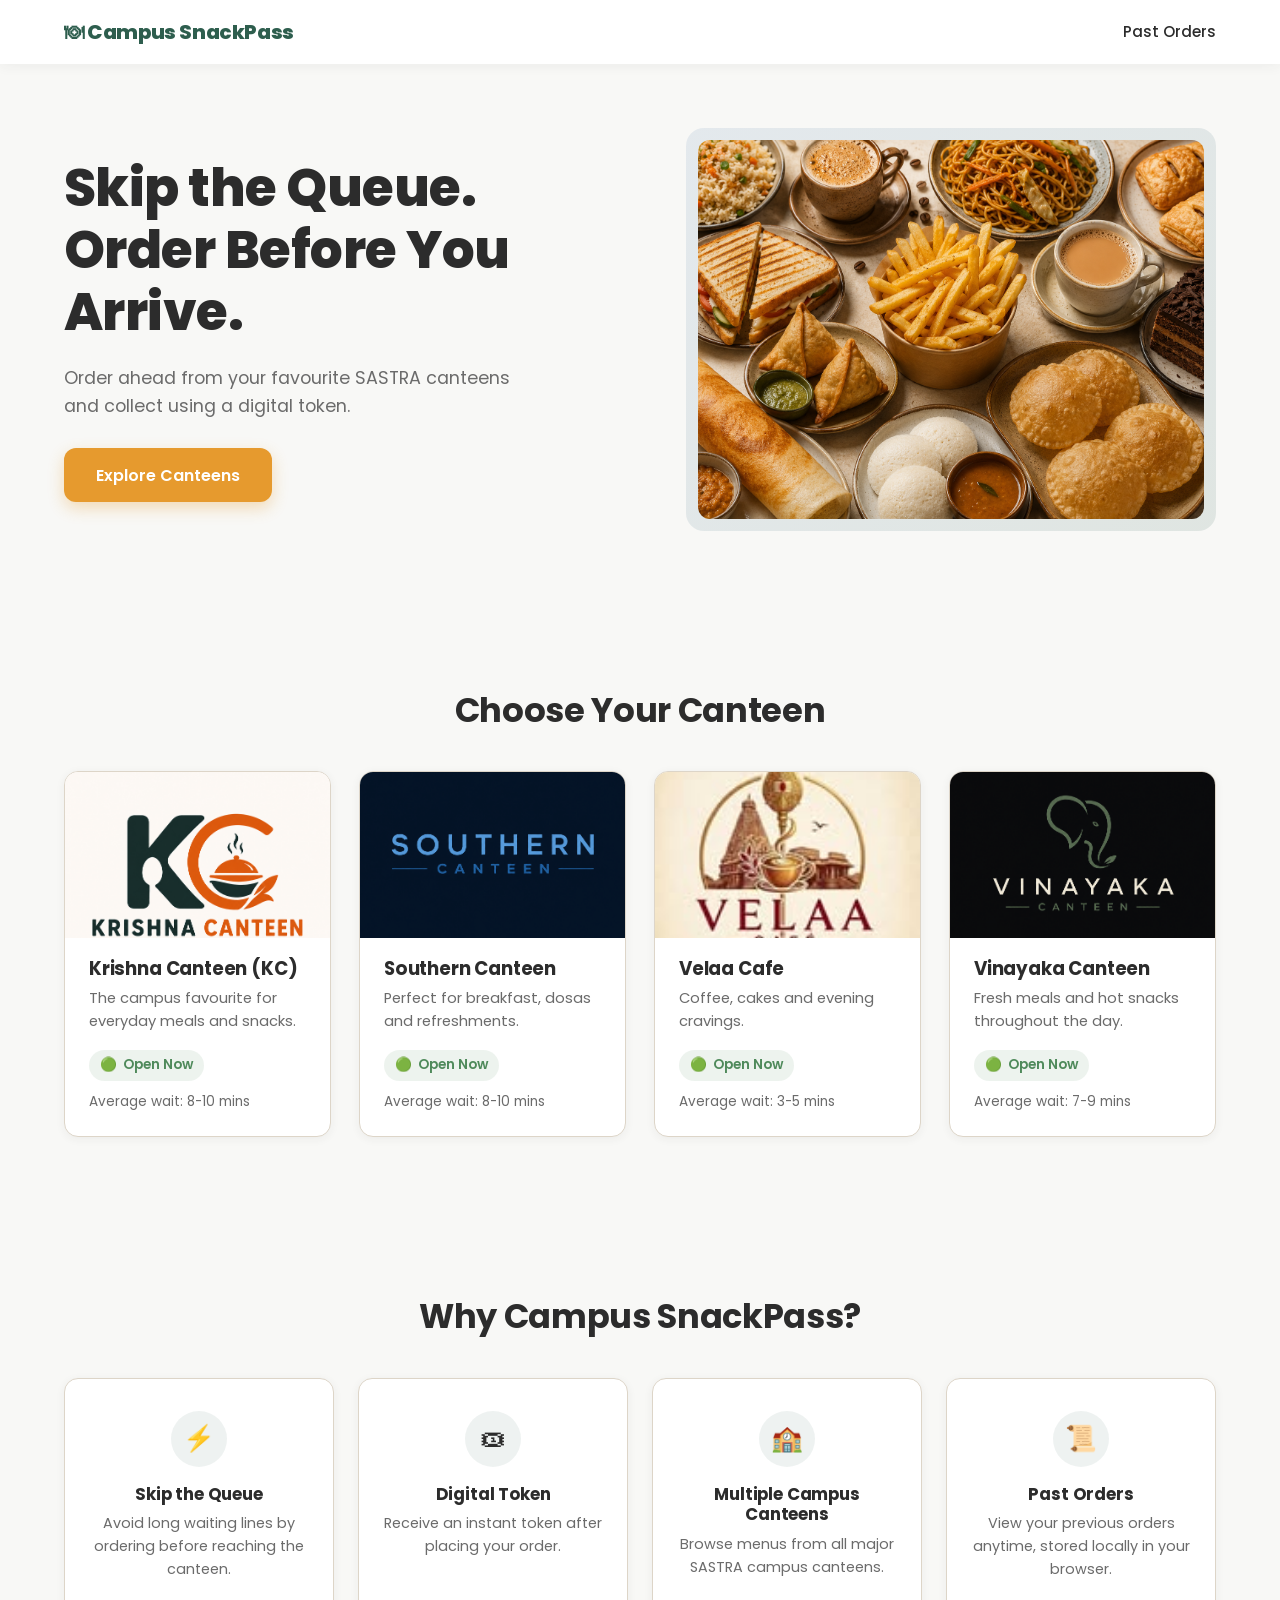
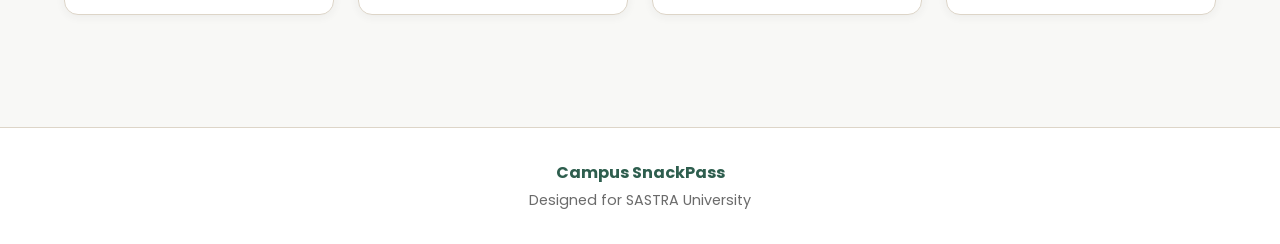
==== commit 74bea158: "Refactored home page a bit" ====
--- a/index.html
+++ b/index.html
@@ -16,6 +16,12 @@
                     <span>🍽 Campus SnackPass</span>
                 </a>
             </div>
+
+            <ul>
+                <li>
+                    <a href="orders/order.html">Past Orders</a>
+                </li>
+            </ul>
         </nav>
     </header>
 
@@ -113,14 +119,12 @@
                 </article>
 
                 <article>
-
-                    <span aria-hidden="true">🔍</span>
-                    <h3>Smart Search</h3>
+                    <span aria-hidden="true">📜</span>
+                    <h3>Past Orders</h3>
                     <p>
-                        Quickly find your favourite meals with instant search and category filters.
+                        View your previous orders anytime, stored locally in your browser.
                     </p>
-
-                </article>
+                 </article>
 
             </div>
         </section>
